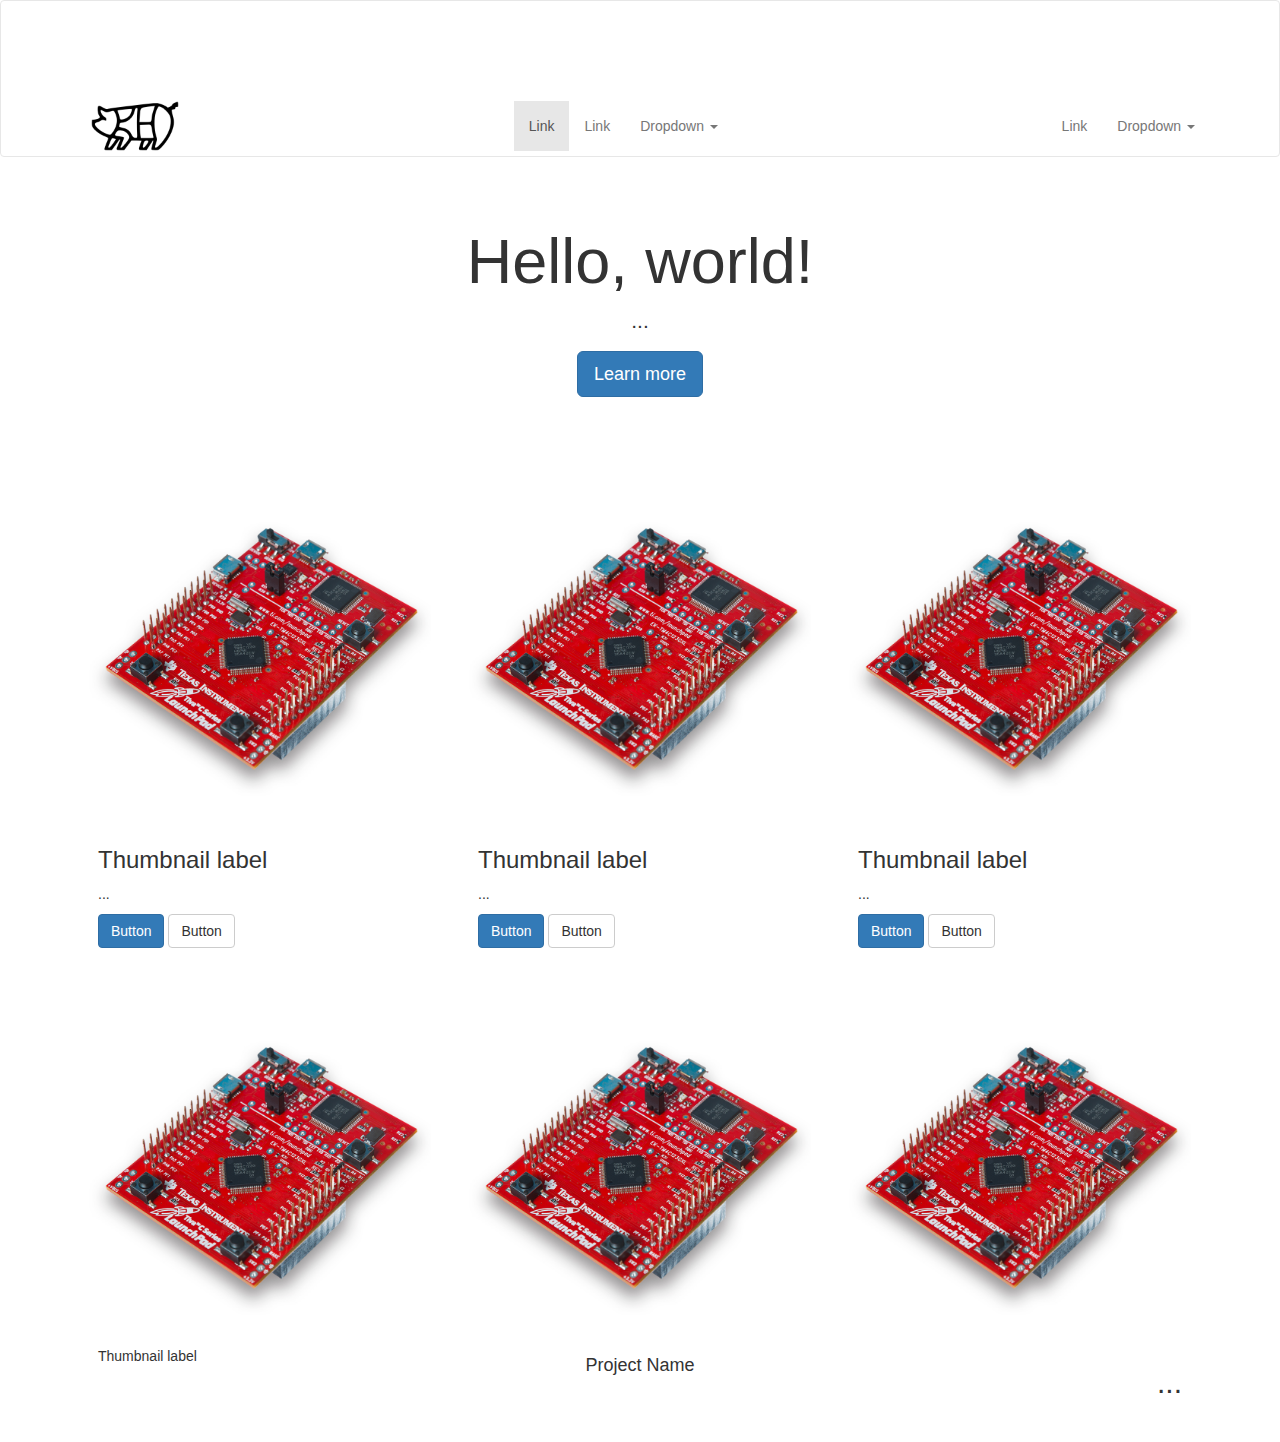
==== index.html @ 1f8f5240 "Initial website" ====
<!DOCTYPE html>
<html lang="en">
  <head>
    <meta charset="utf-8">
    <meta http-equiv="X-UA-Compatible" content="IE=edge">
    <meta name="viewport" content="width=device-width, initial-scale=1">
    <!-- The above 3 meta tags *must* come first in the head; any other head content must come *after* these tags -->
    <title>PIG Lab</title>

    <!-- Bootstrap -->
    <link href="css/bootstrap.min.css" rel="stylesheet">
    <link href="css/website_stylesheet.css" rel="stylesheet">

    <!-- HTML5 shim and Respond.js for IE8 support of HTML5 elements and media queries -->
    <!-- WARNING: Respond.js doesn't work if you view the page via file:// -->
    <!--[if lt IE 9]>
      <script src="https://oss.maxcdn.com/html5shiv/3.7.2/html5shiv.min.js"></script>
      <script src="https://oss.maxcdn.com/respond/1.4.2/respond.min.js"></script>
    <![endif]-->
  </head>
  <body>
    <nav class="navbar navbar-default navbar-custom">
      <div class="container">
        <!-- Brand and toggle get grouped for better mobile display -->
        <div class="navbar-header">
          <button type="button" class="navbar-toggle collapsed" data-toggle="collapse" data-target="#bs-example-navbar-collapse-1" aria-expanded="false">
            <span class="sr-only">Toggle navigation</span>
            <span class="icon-bar"></span>
            <span class="icon-bar"></span>
            <span class="icon-bar"></span>
          </button>
        </div>

        <!-- Collect the nav links, forms, and other content for toggling -->
        <div class="collapse navbar-collapse" id="bs-example-navbar-collapse-1">
<ul class="nav navbar-nav navbar-left">
            <a class="navbar-brand" href="#"> <img alt="Brand" src="img/pig_logo.png" height="50px"></a>
            
          </ul>
        <ul class="nav navbar-nav">
            <li class="active"><a href="#">Link <span class="sr-only">(current)</span></a></li>
            <li><a href="#">Link</a></li>
            <li class="dropdown">
              <a href="#" class="dropdown-toggle" data-toggle="dropdown" role="button" aria-haspopup="true" aria-expanded="false">Dropdown <span class="caret"></span></a>
              <ul class="dropdown-menu">
                <li><a href="#">Action</a></li>
                <li><a href="#">Another action</a></li>
                <li><a href="#">Something else here</a></li>
                <li role="separator" class="divider"></li>
                <li><a href="#">Separated link</a></li>
                <li role="separator" class="divider"></li>
                <li><a href="#">One more separated link</a></li>
              </ul>
            </li>
          </ul>
          <ul class="nav navbar-nav navbar-right">
            <li><a href="#">Link</a></li>
            <li class="dropdown">
              <a href="#" class="dropdown-toggle" data-toggle="dropdown" role="button" aria-haspopup="true" aria-expanded="false">Dropdown <span class="caret"></span></a>
              <ul class="dropdown-menu">
                <li><a href="#">Action</a></li>
                <li><a href="#">Another action</a></li>
                <li><a href="#">Something else here</a></li>
                <li role="separator" class="divider"></li>
                <li><a href="#">Separated link</a></li>
              </ul>
            </li>
          </ul>
        </div><!-- /.navbar-collapse -->
      </div><!-- /.container-fluid -->
    </nav>
    <div class="jumbotron container">
        <center>
        <h1>Hello, world!</h1>  
        <p>...</p>
        <p><a class="btn btn-primary btn-lg" href="#" role="button">Learn more</a></p>
        </center>
    </div>
    <div class="container">
      <div class="col-sm-6 col-md-4">
        <div class="thumbnail">
          <img src="img/tiva.jpg" alt="...">
          <div class="caption">
            <h3>Thumbnail label</h3>
            <p>...</p>
            <p><a href="#" class="btn btn-primary" role="button">Button</a> <a href="#" class="btn btn-default" role="button">Button</a></p>
          </div>
        </div>
      </div>
    <div class="col-sm-6 col-md-4">
        <div class="thumbnail">
          <img src="img/tiva.jpg" alt="...">
          <div class="caption">
            <h3>Thumbnail label</h3>
            <p>...</p>
            <p><a href="#" class="btn btn-primary" role="button">Button</a> <a href="#" class="btn btn-default" role="button">Button</a></p>
          </div>
        </div>
      </div>
    <div class="col-sm-6 col-md-4">
        <div class="thumbnail">
          <img src="img/tiva.jpg" alt="...">
          <div class="caption">
            <h3>Thumbnail label</h3>
            <p>...</p>
            <p><a href="#" class="btn btn-primary" role="button">Button</a> <a href="#" class="btn btn-default" role="button">Button</a></p>
          </div>
        </div>
      </div>
    </div>
    <div class="container">
      <div class="col-sm-6 col-md-4">
        <div class="thumbnail">
          <img src="img/tiva.jpg" alt="...">
          <div class="caption">
            <p>Thumbnail label</p>
          </div>
        </div>
      </div>
    <div class="col-sm-6 col-md-4">
        <div class="thumbnail">
          <img src="img/tiva.jpg" alt="...">
          <div class="caption">
              <center><h4>Project Name</h4  ></center>
          </div>
        </div>
      </div>
    <div class="col-sm-6 col-md-4">
        <div class="thumbnail">
          <img src="img/tiva.jpg" alt="...">
          <div class="caption" align="right">
            <h2>...</h2>
          </div>
        </div>
      </div>
    </div>
    <!-- jQuery (necessary for Bootstrap's JavaScript plugins) -->
    <script src="https://ajax.googleapis.com/ajax/libs/jquery/1.11.3/jquery.min.js"></script>
    <!-- Include all compiled plugins (below), or include individual files as needed -->
    <script src="js/bootstrap.min.js"></script>
  </body>
</html>
---- css/website_stylesheet.css ----
.jumbotron {
  padding-top: 30px;
  padding-bottom: 30px;
  margin-bottom: 30px;
  color: inherit;
  background-color: transparent;
  }

.navbar .navbar-nav {
    display: inline-block;
    float: none;
    padding-top: 100px;
    border: none;
}

.navbar-brand{
    padding-top: 0px;
}

.navbar .navbar-collapse {
    text-align: center;
}

.thumbnail,
.img-thumbnail {
  border: none
}

.navbar-custom {
    color: transparent;
    background-color: transparent;
}
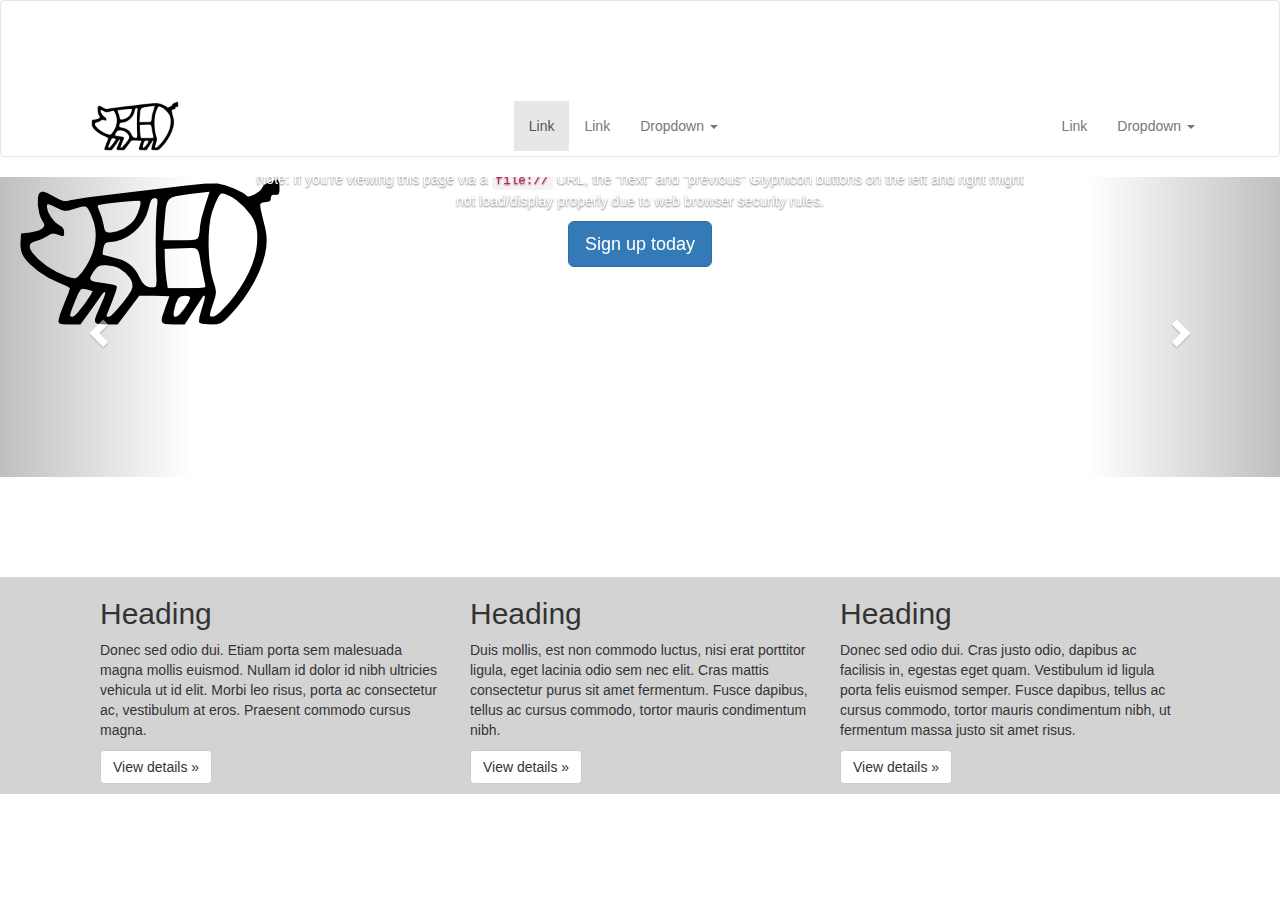
==== commit 00e8991a: "Basic Landing Page Structure" ====
--- a/index.html
+++ b/index.html
@@ -69,71 +69,77 @@
         </div><!-- /.navbar-collapse -->
       </div><!-- /.container-fluid -->
     </nav>
-    <div class="jumbotron container">
-        <center>
-        <h1>Hello, world!</h1>  
-        <p>...</p>
-        <p><a class="btn btn-primary btn-lg" href="#" role="button">Learn more</a></p>
-        </center>
-    </div>
-    <div class="container">
-      <div class="col-sm-6 col-md-4">
-        <div class="thumbnail">
-          <img src="img/tiva.jpg" alt="...">
-          <div class="caption">
-            <h3>Thumbnail label</h3>
-            <p>...</p>
-            <p><a href="#" class="btn btn-primary" role="button">Button</a> <a href="#" class="btn btn-default" role="button">Button</a></p>
+  <div id="myCarousel" class="carousel slide" data-ride="carousel">
+      <!-- Indicators -->
+      <ol class="carousel-indicators">
+        <li data-target="#myCarousel" data-slide-to="0" class="active"></li>
+        <li data-target="#myCarousel" data-slide-to="1"></li>
+        <li data-target="#myCarousel" data-slide-to="2"></li>
+      </ol>
+      <div class="carousel-inner" role="listbox">
+        <div class="item active">
+          <img class="first-slide slide" src="img/pig_logo.png" alt="First slide">
+          <div class="container">
+            <div class="carousel-caption">
+              <h1>Example headline.</h1>
+              <p>Note: If you're viewing this page via a <code>file://</code> URL, the "next" and "previous" Glyphicon buttons on the left and right might not load/display properly due to web browser security rules.</p>
+              <p><a class="btn btn-lg btn-primary" href="#" role="button">Sign up today</a></p>
+            </div>
+          </div>
+        </div>
+        <div class="item">
+          <img class="second-slide slide" src="img/pig_logo.png" alt="Second slide">
+          <div class="container">
+            <div class="carousel-caption">
+              <h1>Another example headline.</h1>
+              <p>Cras justo odio, dapibus ac facilisis in, egestas eget quam. Donec id elit non mi porta gravida at eget metus. Nullam id dolor id nibh ultricies vehicula ut id elit.</p>
+              <p><a class="btn btn-lg btn-primary" href="#" role="button">Learn more</a></p>
+            </div>
+          </div>
+        </div>
+        <div class="item">
+          <img class="third-slide slide" src="img/pig_logo.png" alt="Third slide">
+          <div class="container">
+            <div class="carousel-caption">
+              <h1>One more for good measure.</h1>
+              <p>Cras justo odio, dapibus ac facilisis in, egestas eget quam. Donec id elit non mi porta gravida at eget metus. Nullam id dolor id nibh ultricies vehicula ut id elit.</p>
+              <p><a class="btn btn-lg btn-primary" href="#" role="button">Browse gallery</a></p>
+            </div>
           </div>
         </div>
       </div>
-    <div class="col-sm-6 col-md-4">
-        <div class="thumbnail">
-          <img src="img/tiva.jpg" alt="...">
-          <div class="caption">
-            <h3>Thumbnail label</h3>
-            <p>...</p>
-            <p><a href="#" class="btn btn-primary" role="button">Button</a> <a href="#" class="btn btn-default" role="button">Button</a></p>
-          </div>
-        </div>
-      </div>
-    <div class="col-sm-6 col-md-4">
-        <div class="thumbnail">
-          <img src="img/tiva.jpg" alt="...">
-          <div class="caption">
-            <h3>Thumbnail label</h3>
-            <p>...</p>
-            <p><a href="#" class="btn btn-primary" role="button">Button</a> <a href="#" class="btn btn-default" role="button">Button</a></p>
-          </div>
-        </div>
-      </div>
-    </div>
-    <div class="container">
-      <div class="col-sm-6 col-md-4">
-        <div class="thumbnail">
-          <img src="img/tiva.jpg" alt="...">
-          <div class="caption">
-            <p>Thumbnail label</p>
-          </div>
-        </div>
-      </div>
-    <div class="col-sm-6 col-md-4">
-        <div class="thumbnail">
-          <img src="img/tiva.jpg" alt="...">
-          <div class="caption">
-              <center><h4>Project Name</h4  ></center>
-          </div>
-        </div>
-      </div>
-    <div class="col-sm-6 col-md-4">
-        <div class="thumbnail">
-          <img src="img/tiva.jpg" alt="...">
-          <div class="caption" align="right">
-            <h2>...</h2>
-          </div>
-        </div>
-      </div>
-    </div>
+      <a class="left carousel-control" href="#myCarousel" role="button" data-slide="prev">
+        <span class="glyphicon glyphicon-chevron-left" aria-hidden="true"></span>
+        <span class="sr-only">Previous</span>
+      </a>
+      <a class="right carousel-control" href="#myCarousel" role="button" data-slide="next">
+        <span class="glyphicon glyphicon-chevron-right" aria-hidden="true"></span>
+        <span class="sr-only">Next</span>
+      </a>
+    </div><!-- /.carousel -->
+    
+    <div class="divider-row"></div>
+
+        <!-- Three columns of text below the carousel -->
+    <div class="row" id="landing-snippets">
+      <div class="col-lg-4">
+        <h2>Heading</h2>
+        <p>Donec sed odio dui. Etiam porta sem malesuada magna mollis euismod. Nullam id dolor id nibh ultricies vehicula ut id elit. Morbi leo risus, porta ac consectetur ac, vestibulum at eros. Praesent commodo cursus magna.</p>
+        <p><a class="btn btn-default" href="#" role="button">View details &raquo;</a></p>
+      </div><!-- /.col-lg-4 -->
+      <div class="col-lg-4">
+        <h2>Heading</h2>
+        <p>Duis mollis, est non commodo luctus, nisi erat porttitor ligula, eget lacinia odio sem nec elit. Cras mattis consectetur purus sit amet fermentum. Fusce dapibus, tellus ac cursus commodo, tortor mauris condimentum nibh.</p>
+        <p><a class="btn btn-default" href="#" role="button">View details &raquo;</a></p>
+      </div><!-- /.col-lg-4 -->
+      <div class="col-lg-4">
+        <h2>Heading</h2>
+        <p>Donec sed odio dui. Cras justo odio, dapibus ac facilisis in, egestas eget quam. Vestibulum id ligula porta felis euismod semper. Fusce dapibus, tellus ac cursus commodo, tortor mauris condimentum nibh, ut fermentum massa justo sit amet risus.</p>
+        <p><a class="btn btn-default" href="#" role="button">View details &raquo;</a></p>
+      </div><!-- /.col-lg-4 -->
+    </div><!-- /.row -->                                                          
+
+      
     <!-- jQuery (necessary for Bootstrap's JavaScript plugins) -->
     <script src="https://ajax.googleapis.com/ajax/libs/jquery/1.11.3/jquery.min.js"></script>
     <!-- Include all compiled plugins (below), or include individual files as needed -->
--- a/css/website_stylesheet.css
+++ b/css/website_stylesheet.css
@@ -29,4 +29,22 @@
 .navbar-custom {
     color: transparent;
     background-color: transparent;
+}
+
+#myCarousel {
+  height: 300px;
+}
+
+
+.divider-row {
+  height: 100px;
+}
+
+#landing-snippets {
+  background-color: lightgrey;
+  padding-left: 100px;
+  padding-right: 100px;
+}
+
+.carousel-caption {
 }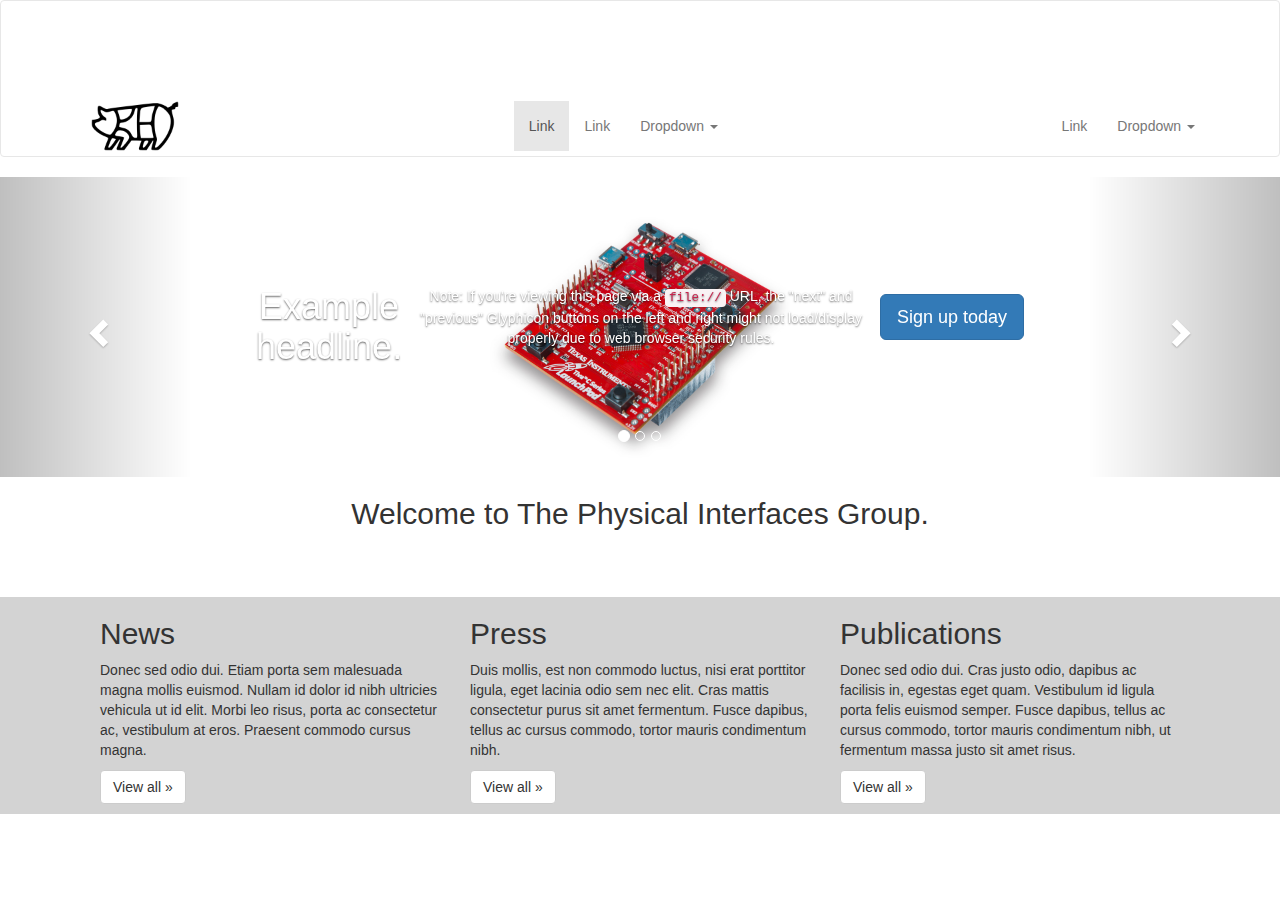
==== commit 51b01439: "Polished landing page" ====
--- a/index.html
+++ b/index.html
@@ -78,7 +78,7 @@
       </ol>
       <div class="carousel-inner" role="listbox">
         <div class="item active">
-          <img class="first-slide slide" src="img/pig_logo.png" alt="First slide">
+          <img class="first-slide slide" src="img/tiva.jpg" alt="First slide">
           <div class="container">
             <div class="carousel-caption">
               <h1>Example headline.</h1>
@@ -88,7 +88,7 @@
           </div>
         </div>
         <div class="item">
-          <img class="second-slide slide" src="img/pig_logo.png" alt="Second slide">
+          <img class="second-slide slide" src="img/tiva.jpg" alt="Second slide">
           <div class="container">
             <div class="carousel-caption">
               <h1>Another example headline.</h1>
@@ -98,7 +98,7 @@
           </div>
         </div>
         <div class="item">
-          <img class="third-slide slide" src="img/pig_logo.png" alt="Third slide">
+          <img class="third-slide slide" src="img/tiva.jpg" alt="Third slide">
           <div class="container">
             <div class="carousel-caption">
               <h1>One more for good measure.</h1>
@@ -118,24 +118,26 @@
       </a>
     </div><!-- /.carousel -->
     
-    <div class="divider-row"></div>
+    <div class="divider-row">
+      <h2 class="landing-welcome">Welcome to The Physical Interfaces Group. </h2>
+      </div>
 
         <!-- Three columns of text below the carousel -->
     <div class="row" id="landing-snippets">
       <div class="col-lg-4">
-        <h2>Heading</h2>
+        <h2>News</h2>
         <p>Donec sed odio dui. Etiam porta sem malesuada magna mollis euismod. Nullam id dolor id nibh ultricies vehicula ut id elit. Morbi leo risus, porta ac consectetur ac, vestibulum at eros. Praesent commodo cursus magna.</p>
-        <p><a class="btn btn-default" href="#" role="button">View details &raquo;</a></p>
+        <p><a class="btn btn-default" href="#" role="button">View all &raquo;</a></p>
       </div><!-- /.col-lg-4 -->
       <div class="col-lg-4">
-        <h2>Heading</h2>
+        <h2>Press</h2>
         <p>Duis mollis, est non commodo luctus, nisi erat porttitor ligula, eget lacinia odio sem nec elit. Cras mattis consectetur purus sit amet fermentum. Fusce dapibus, tellus ac cursus commodo, tortor mauris condimentum nibh.</p>
-        <p><a class="btn btn-default" href="#" role="button">View details &raquo;</a></p>
+        <p><a class="btn btn-default" href="#" role="button">View all &raquo;</a></p>
       </div><!-- /.col-lg-4 -->
       <div class="col-lg-4">
-        <h2>Heading</h2>
+        <h2>Publications</h2>
         <p>Donec sed odio dui. Cras justo odio, dapibus ac facilisis in, egestas eget quam. Vestibulum id ligula porta felis euismod semper. Fusce dapibus, tellus ac cursus commodo, tortor mauris condimentum nibh, ut fermentum massa justo sit amet risus.</p>
-        <p><a class="btn btn-default" href="#" role="button">View details &raquo;</a></p>
+        <p><a class="btn btn-default" href="#" role="button">View all &raquo;</a></p>
       </div><!-- /.col-lg-4 -->
     </div><!-- /.row -->                                                          
 
--- a/css/website_stylesheet.css
+++ b/css/website_stylesheet.css
@@ -46,5 +46,32 @@
   padding-right: 100px;
 }
 
-.carousel-caption {
+.carousel-caption {    
+    position: absolute;
+    bottom: 0;
+    display: -webkit-box;
+    display: -moz-box;
+    display: -ms-flexbox;
+    display: -webkit-flex;
+    display: flex;
+    -webkit-box-align: center;
+    -moz-box-align: center;
+    -ms-flex-align: center;
+    -webkit-align-items: center;
+    align-items: center;
+    height: 100%;
+}
+
+.landing-welcome {
+    text-align: center;
+}
+
+.slide {
+    display: block;
+    margin: 0 auto;
+  max-height: 300px;
+}
+
+#contact-div {
+  padding: 50px;
 }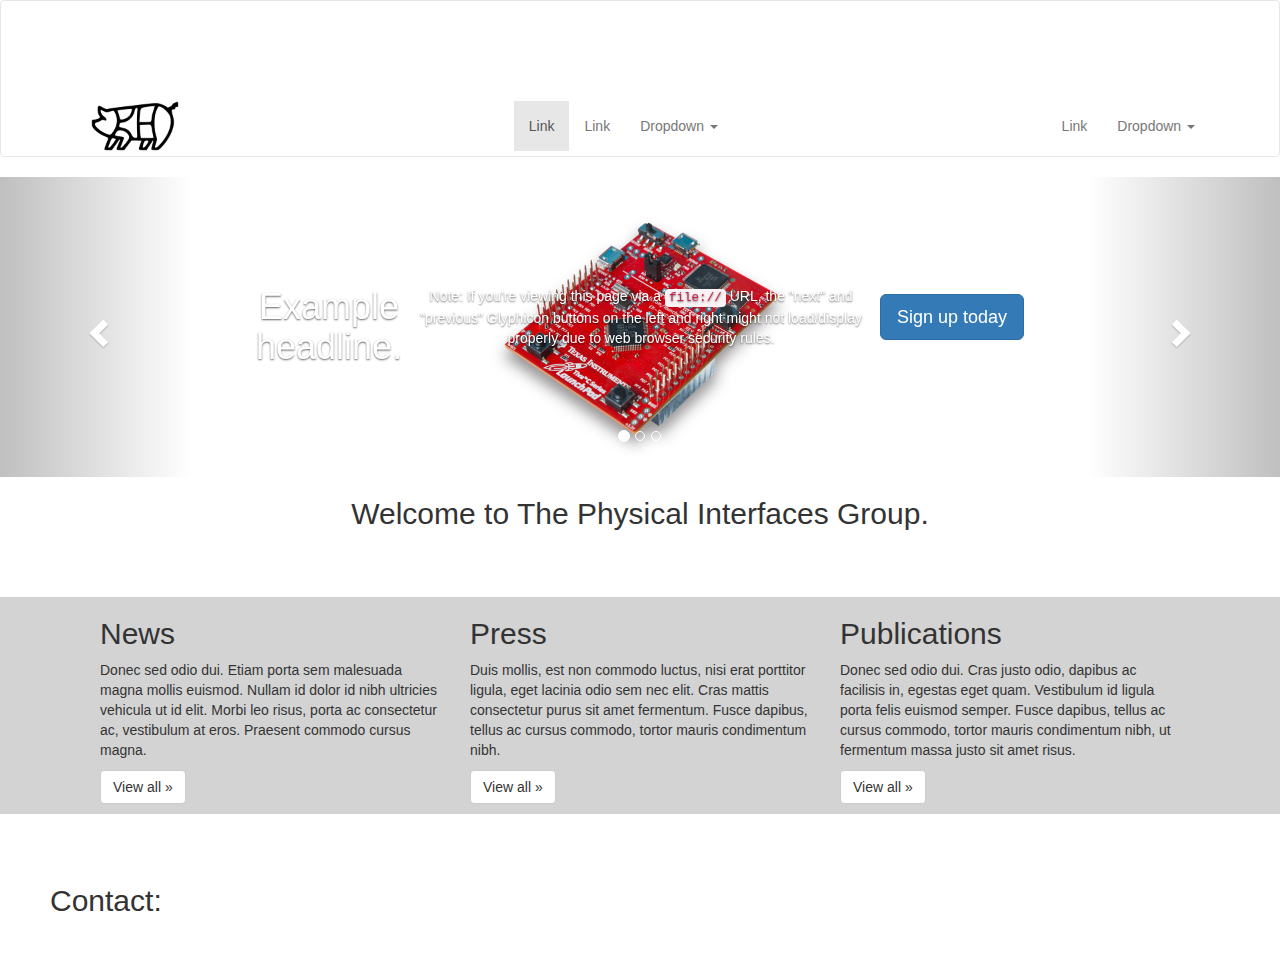
==== commit f4abc8de: "Polished landing page" ====
--- a/index.html
+++ b/index.html
@@ -141,6 +141,9 @@
       </div><!-- /.col-lg-4 -->
     </div><!-- /.row -->                                                          
 
+    <div id="contact-div">
+      <h2>Contact:</h2>
+    </div>
       
     <!-- jQuery (necessary for Bootstrap's JavaScript plugins) -->
     <script src="https://ajax.googleapis.com/ajax/libs/jquery/1.11.3/jquery.min.js"></script>
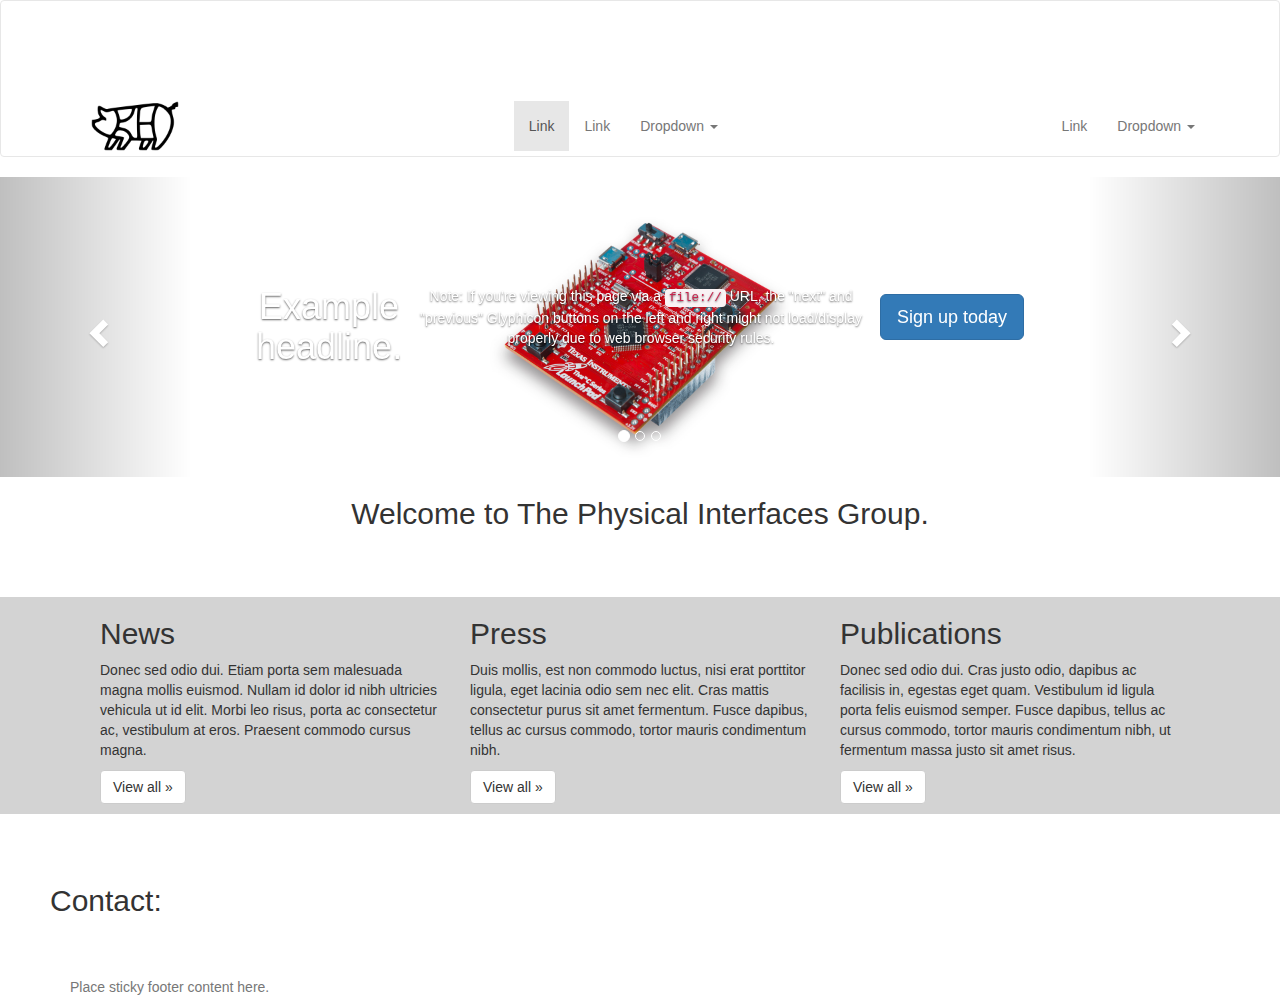
==== commit 4254851f: "Improved modularity by adding the csi script. Footer and navbar are now objects which can be embedde" ====
--- a/index.html
+++ b/index.html
@@ -11,6 +11,8 @@
     <link href="css/bootstrap.min.css" rel="stylesheet">
     <link href="css/website_stylesheet.css" rel="stylesheet">
 
+    <script src="js/csi.min.js"></script>
+    
     <!-- HTML5 shim and Respond.js for IE8 support of HTML5 elements and media queries -->
     <!-- WARNING: Respond.js doesn't work if you view the page via file:// -->
     <!--[if lt IE 9]>
@@ -19,56 +21,9 @@
     <![endif]-->
   </head>
   <body>
-    <nav class="navbar navbar-default navbar-custom">
-      <div class="container">
-        <!-- Brand and toggle get grouped for better mobile display -->
-        <div class="navbar-header">
-          <button type="button" class="navbar-toggle collapsed" data-toggle="collapse" data-target="#bs-example-navbar-collapse-1" aria-expanded="false">
-            <span class="sr-only">Toggle navigation</span>
-            <span class="icon-bar"></span>
-            <span class="icon-bar"></span>
-            <span class="icon-bar"></span>
-          </button>
-        </div>
 
-        <!-- Collect the nav links, forms, and other content for toggling -->
-        <div class="collapse navbar-collapse" id="bs-example-navbar-collapse-1">
-<ul class="nav navbar-nav navbar-left">
-            <a class="navbar-brand" href="#"> <img alt="Brand" src="img/pig_logo.png" height="50px"></a>
-            
-          </ul>
-        <ul class="nav navbar-nav">
-            <li class="active"><a href="#">Link <span class="sr-only">(current)</span></a></li>
-            <li><a href="#">Link</a></li>
-            <li class="dropdown">
-              <a href="#" class="dropdown-toggle" data-toggle="dropdown" role="button" aria-haspopup="true" aria-expanded="false">Dropdown <span class="caret"></span></a>
-              <ul class="dropdown-menu">
-                <li><a href="#">Action</a></li>
-                <li><a href="#">Another action</a></li>
-                <li><a href="#">Something else here</a></li>
-                <li role="separator" class="divider"></li>
-                <li><a href="#">Separated link</a></li>
-                <li role="separator" class="divider"></li>
-                <li><a href="#">One more separated link</a></li>
-              </ul>
-            </li>
-          </ul>
-          <ul class="nav navbar-nav navbar-right">
-            <li><a href="#">Link</a></li>
-            <li class="dropdown">
-              <a href="#" class="dropdown-toggle" data-toggle="dropdown" role="button" aria-haspopup="true" aria-expanded="false">Dropdown <span class="caret"></span></a>
-              <ul class="dropdown-menu">
-                <li><a href="#">Action</a></li>
-                <li><a href="#">Another action</a></li>
-                <li><a href="#">Something else here</a></li>
-                <li role="separator" class="divider"></li>
-                <li><a href="#">Separated link</a></li>
-              </ul>
-            </li>
-          </ul>
-        </div><!-- /.navbar-collapse -->
-      </div><!-- /.container-fluid -->
-    </nav>
+  <div data-include="resources/navbar.html"></div>
+    
   <div id="myCarousel" class="carousel slide" data-ride="carousel">
       <!-- Indicators -->
       <ol class="carousel-indicators">
@@ -145,6 +100,8 @@
       <h2>Contact:</h2>
     </div>
       
+    <div data-include="resources/footer.html"></div>
+    
     <!-- jQuery (necessary for Bootstrap's JavaScript plugins) -->
     <script src="https://ajax.googleapis.com/ajax/libs/jquery/1.11.3/jquery.min.js"></script>
     <!-- Include all compiled plugins (below), or include individual files as needed -->
--- a/css/website_stylesheet.css
+++ b/css/website_stylesheet.css
@@ -74,4 +74,8 @@
 
 #contact-div {
   padding: 50px;
+}
+
+#contact-address {
+  margin-bottom: 25px;
 }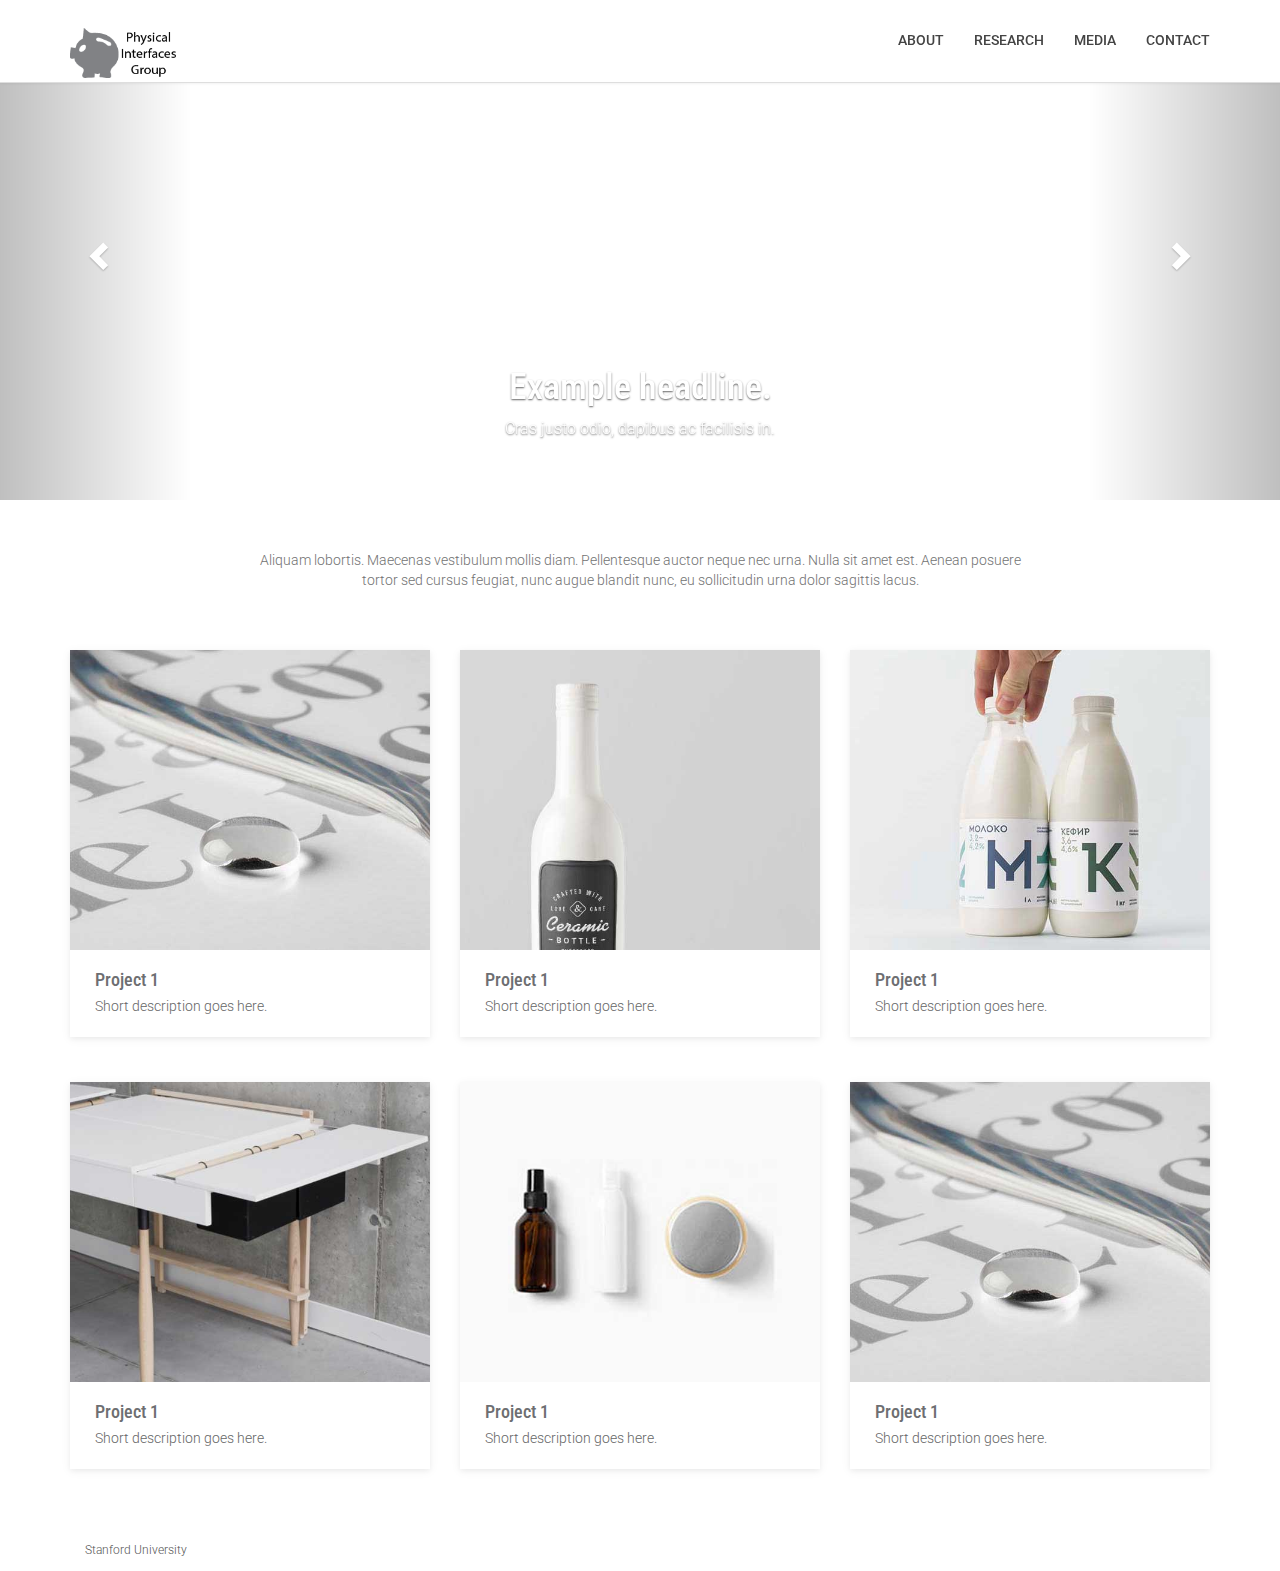
==== commit 4785fdec: "added some styling. need to fix carousel" ====
--- a/index.html
+++ b/index.html
@@ -1,110 +1,125 @@
 <!DOCTYPE html>
 <html lang="en">
-  <head>
-    <meta charset="utf-8">
-    <meta http-equiv="X-UA-Compatible" content="IE=edge">
-    <meta name="viewport" content="width=device-width, initial-scale=1">
-    <!-- The above 3 meta tags *must* come first in the head; any other head content must come *after* these tags -->
-    <title>PIG Lab</title>
+<head>
 
-    <!-- Bootstrap -->
-    <link href="css/bootstrap.min.css" rel="stylesheet">
-    <link href="css/website_stylesheet.css" rel="stylesheet">
+        <!-- Basic Page Needs
+        ================================================== -->
+        <meta charset="utf-8">
+        <meta http-equiv="X-UA-Compatible" content="IE=edge">
+        <meta name="viewport" content="width=device-width, initial-scale=1">
+        <link rel="icon" type="image/png" href="images/favicon.png">
+        <title>Physical Interfaces Group</title>
+        <meta name="description" content="">
+        <meta name="keywords" content="">
+        <meta name="author" content="">
 
-    <script src="js/csi.min.js"></script>
+        <!-- Template CSS Files
+        ================================================== -->
+        <!-- Twitter Bootstrs CSS -->
+        <link rel="stylesheet" href="css/bootstrap.min.css">
+        <!-- Ionicons Fonts Css -->
+        <link rel="stylesheet" href="css/ionicons.min.css">
+        <!-- template main css file -->
+        <link rel="stylesheet" href="css/main.css">
+        <!-- responsive css -->
+        <link rel="stylesheet" href="css/responsive.css">
+
+        <script src="js/csi.min.js"></script>
     
-    <!-- HTML5 shim and Respond.js for IE8 support of HTML5 elements and media queries -->
-    <!-- WARNING: Respond.js doesn't work if you view the page via file:// -->
-    <!--[if lt IE 9]>
-      <script src="https://oss.maxcdn.com/html5shiv/3.7.2/html5shiv.min.js"></script>
-      <script src="https://oss.maxcdn.com/respond/1.4.2/respond.min.js"></script>
-    <![endif]-->
-  </head>
-  <body>
+</head>
 
-  <div data-include="resources/navbar.html"></div>
-    
-  <div id="myCarousel" class="carousel slide" data-ride="carousel">
-      <!-- Indicators -->
-      <ol class="carousel-indicators">
-        <li data-target="#myCarousel" data-slide-to="0" class="active"></li>
-        <li data-target="#myCarousel" data-slide-to="1"></li>
-        <li data-target="#myCarousel" data-slide-to="2"></li>
-      </ol>
-      <div class="carousel-inner" role="listbox">
-        <div class="item active">
-          <img class="first-slide slide" src="img/tiva.jpg" alt="First slide">
-          <div class="container">
-            <div class="carousel-caption">
-              <h1>Example headline.</h1>
-              <p>Note: If you're viewing this page via a <code>file://</code> URL, the "next" and "previous" Glyphicon buttons on the left and right might not load/display properly due to web browser security rules.</p>
-              <p><a class="btn btn-lg btn-primary" href="#" role="button">Sign up today</a></p>
+<body>
+
+    <!--
+    ==================================================
+    Import Navbar
+    ================================================== -->
+    <div data-include="resources/navbar.html"></div>
+
+    <!--
+    ==================================================
+    Slider Section Start
+    ================================================== -->
+    <div id="myCarousel" class="carousel slide" data-ride="carousel">
+        <!-- Indicators -->
+        <ol class="carousel-indicators">
+            <li data-target="#myCarousel" data-slide-to="0" class="active"></li>
+            <li data-target="#myCarousel" data-slide-to="1"></li>
+            <li data-target="#myCarousel" data-slide-to="2"></li>
+        </ol>
+        <div class="carousel-inner" role="listbox">
+            <div class="item active">
+                <img src="images/slider/slider0.jpg" alt="First slide">
+                <div class="container">
+                    <div class="carousel-caption">
+                        <h1>Example headline.</h1>
+                        <p>Cras justo odio, dapibus ac facilisis in.</p>
+                        <!-- <p><a class="btn btn-lg btn-primary" href="#" role="button">Sign up today</a></p> -->
+                    </div>
+                </div>
             </div>
-          </div>
+
+            <div class="item">
+                <img src="images/tiva.jpg" alt="Second slide">
+                <div class="container">
+                    <div class="carousel-caption">
+                        <h1>Another example headline.</h1>
+                        <p>Cras justo odio, dapibus ac facilisis in, egestas eget quam. Donec id elit non mi porta gravida at eget metus. Nullam id dolor id nibh ultricies vehicula ut id elit.</p>
+                        <!-- <p><a class="btn btn-lg btn-primary" href="#" role="button">Learn more</a></p> -->
+                    </div>
+                </div>
+            </div>
+
+            <div class="item">
+                <img src="images/tiva.jpg" alt="Third slide">
+                    <div class="container">
+                        <div class="carousel-caption">
+                        <h1>One more for good measure.</h1>
+                        <p>Cras justo odio, dapibus ac facilisis in, egestas eget quam. Donec id elit non mi porta gravida at eget metus. Nullam id dolor id nibh ultricies vehicula ut id elit.</p>
+                        <!-- <p><a class="btn btn-lg btn-primary" href="#" role="button">Browse gallery</a></p> -->
+                    </div>
+                </div>
+            </div>
         </div>
-        <div class="item">
-          <img class="second-slide slide" src="img/tiva.jpg" alt="Second slide">
-          <div class="container">
-            <div class="carousel-caption">
-              <h1>Another example headline.</h1>
-              <p>Cras justo odio, dapibus ac facilisis in, egestas eget quam. Donec id elit non mi porta gravida at eget metus. Nullam id dolor id nibh ultricies vehicula ut id elit.</p>
-              <p><a class="btn btn-lg btn-primary" href="#" role="button">Learn more</a></p>
-            </div>
-          </div>
+
+        <a class="left carousel-control" href="#myCarousel" role="button" data-slide="prev">
+            <span class="glyphicon glyphicon-chevron-left" aria-hidden="true"></span>
+            <span class="sr-only">Previous</span>
+        </a>
+        <a class="right carousel-control" href="#myCarousel" role="button" data-slide="next">
+            <span class="glyphicon glyphicon-chevron-right" aria-hidden="true"></span>
+            <span class="sr-only">Next</span>
+        </a>
+    </div><!-- /.carousel -->
+
+    <!--
+    ==================================================
+    Import Research Icons
+    ================================================== -->
+    <div class="container">
+        <div class="description">
+            <p>
+                Aliquam lobortis. Maecenas vestibulum mollis diam. Pellentesque auctor neque nec urna. 
+                Nulla sit amet est. Aenean posuere <br> tortor sed cursus feugiat, nunc augue blandit nunc, 
+                eu sollicitudin urna dolor sagittis lacus.
+            </p>
         </div>
-        <div class="item">
-          <img class="third-slide slide" src="img/tiva.jpg" alt="Third slide">
-          <div class="container">
-            <div class="carousel-caption">
-              <h1>One more for good measure.</h1>
-              <p>Cras justo odio, dapibus ac facilisis in, egestas eget quam. Donec id elit non mi porta gravida at eget metus. Nullam id dolor id nibh ultricies vehicula ut id elit.</p>
-              <p><a class="btn btn-lg btn-primary" href="#" role="button">Browse gallery</a></p>
-            </div>
-          </div>
-        </div>
-      </div>
-      <a class="left carousel-control" href="#myCarousel" role="button" data-slide="prev">
-        <span class="glyphicon glyphicon-chevron-left" aria-hidden="true"></span>
-        <span class="sr-only">Previous</span>
-      </a>
-      <a class="right carousel-control" href="#myCarousel" role="button" data-slide="next">
-        <span class="glyphicon glyphicon-chevron-right" aria-hidden="true"></span>
-        <span class="sr-only">Next</span>
-      </a>
-    </div><!-- /.carousel -->
-    
-    <div class="divider-row">
-      <h2 class="landing-welcome">Welcome to The Physical Interfaces Group. </h2>
-      </div>
+    </div>
 
-        <!-- Three columns of text below the carousel -->
-    <div class="row" id="landing-snippets">
-      <div class="col-lg-4">
-        <h2>News</h2>
-        <p>Donec sed odio dui. Etiam porta sem malesuada magna mollis euismod. Nullam id dolor id nibh ultricies vehicula ut id elit. Morbi leo risus, porta ac consectetur ac, vestibulum at eros. Praesent commodo cursus magna.</p>
-        <p><a class="btn btn-default" href="#" role="button">View all &raquo;</a></p>
-      </div><!-- /.col-lg-4 -->
-      <div class="col-lg-4">
-        <h2>Press</h2>
-        <p>Duis mollis, est non commodo luctus, nisi erat porttitor ligula, eget lacinia odio sem nec elit. Cras mattis consectetur purus sit amet fermentum. Fusce dapibus, tellus ac cursus commodo, tortor mauris condimentum nibh.</p>
-        <p><a class="btn btn-default" href="#" role="button">View all &raquo;</a></p>
-      </div><!-- /.col-lg-4 -->
-      <div class="col-lg-4">
-        <h2>Publications</h2>
-        <p>Donec sed odio dui. Cras justo odio, dapibus ac facilisis in, egestas eget quam. Vestibulum id ligula porta felis euismod semper. Fusce dapibus, tellus ac cursus commodo, tortor mauris condimentum nibh, ut fermentum massa justo sit amet risus.</p>
-        <p><a class="btn btn-default" href="#" role="button">View all &raquo;</a></p>
-      </div><!-- /.col-lg-4 -->
-    </div><!-- /.row -->                                                          
+    <div data-include="resources/researchWork.html"></div>
 
-    <div id="contact-div">
-      <h2>Contact:</h2>
-    </div>
-      
+    <!--                            
+    ==================================================
+    Footer Section Start
+    ================================================== -->
     <div data-include="resources/footer.html"></div>
-    
-    <!-- jQuery (necessary for Bootstrap's JavaScript plugins) -->
-    <script src="https://ajax.googleapis.com/ajax/libs/jquery/1.11.3/jquery.min.js"></script>
-    <!-- Include all compiled plugins (below), or include individual files as needed -->
+
+    <!-- Javascript Files
+    ================================================== -->
+    <!-- jquery -->
+    <script src="//ajax.googleapis.com/ajax/libs/jquery/1.10.2/jquery.min.js"></script>
+    <!-- bootstrap js -->
     <script src="js/bootstrap.min.js"></script>
-  </body>
+
+</body>
 </html>--- a/css/main.css
+++ b/css/main.css
@@ -0,0 +1,357 @@
+@import url(http://fonts.googleapis.com/css?family=Roboto:400,300,100,500,700);
+@import url(http://fonts.googleapis.com/css?family=Roboto+Condensed:400,300,700);
+@import url(http://fonts.googleapis.com/css?family=Glegoo);
+body {
+  font-family: 'Roboto', sans-serif;
+}
+h1,
+h2,
+h3,
+h4,
+h5,
+h6 {
+  font-family: 'Roboto Condensed', sans-serif;
+}
+p {
+  font-family: 'Roboto', sans-serif;
+  line-height: 22px;
+  font-size: 16px;
+  font-weight: 300;
+}
+ul {
+  padding-left: 0;
+}
+ul li {
+  list-style: none;
+}
+h2 {
+  font-size: 26px;
+}
+a:hover {
+  text-decoration: none;
+}
+.section-heading {
+  text-align: center;
+  margin-top: 150px; /*50px;*/
+  margin-bottom: 10px;
+}
+.section-heading p {
+  font-size: 14px;
+  font-weight: 300;
+  color: #727272;
+  line-height: 20px;
+}
+.description {
+  text-align: center;
+  margin-top: 50px;
+  /*margin-bottom: 10px;*/
+}
+.description p {
+  font-size: 14px;
+  font-weight: 300;
+  color: #727272;
+  line-height: 20px;
+}
+.title {
+  font-size: 30px;
+  line-height: 1.1;
+  font-weight: 300;
+  color: #333;
+  text-transform: uppercase;
+  margin-bottom: 20px;
+}
+.subtitle {
+  font-size: 24px;
+  font-weight: 600;
+  margin-bottom: 18px;
+  text-transform: uppercase;
+}
+
+/*Navbar Styling*/
+.navbar-default .navbar-nav > li > a:hover {
+  color: #02bdd5;
+}
+.navbar.navbar-default {
+  border: 0;
+  border-radius: 0;
+  margin-bottom: 0;
+}
+.navbar.navbar-default .navbar-toggle {
+  margin-top: 32px;
+}
+.navbar-header .navbar-brand {
+  padding: 5px 0;
+}
+.navbar-header .navbar-brand a {
+  height: auto;
+  display: inline-block;
+  margin-top: 8px;
+}
+.navbar-inverse .navbar-toggle:focus,
+.navbar-inverse .navbar-toggle {
+  background: #444;
+}
+#top-bar {
+  background: #fff;
+  color: #fff;
+  padding: 15px 0;
+  -webkit-box-shadow: 0 0 3px 0 rgba(0, 0, 0, 0.1);
+  box-shadow: 0 0 3px 0 rgba(0, 0, 0, 0.1);
+  border-bottom: 1px solid #dedede;
+}
+#top-bar .navbar-nav > li > a:hover {
+  background: transparent;
+}
+#top-bar .main-menu li > a {
+  color: #444;
+}
+#top-bar .main-menu li {
+  position: relative;
+}
+#top-bar .main-menu li a {
+  font-size: 14px;
+  font-weight: 500;
+  border-bottom: 2px solid transparent;
+  text-transform: uppercase;
+}
+#top-bar .main-menu li a:hover {
+  color: #A7A9AC;
+}
+.navbar-custom .nav li > a {
+  position: relative;
+  color: #000;
+}
+.navbar-toggle .icon-bar {
+  background: #fff;
+}
+.navbar-toggle {
+  background: #000;
+}
+.nav .open > a,
+.nav .open > a:focus {
+  background-color: transparent;
+}
+
+/* research work icons styling */
+#works .container {
+  margin-top: 50px;
+}
+.works {
+  padding: 30px 0;
+  background: #FCFCFC;
+}
+.works .block {
+  position: relative;
+  z-index: 99;
+}
+.works .block:hover .img-overly .overly {
+  opacity: 1;
+}
+.works .block h4 {
+  padding: 20px 15px;
+  margin-top: 0;
+  color: #666;
+}
+.works .block .img-overly {
+  position: relative;
+  background: rgba(0, 0, 0, 0.85);
+}
+.works .block .img-overly img {
+  border-radius: 0;
+}
+.works .block .img-overly .overly {
+  background: rgba(57, 181, 74, 0.9);
+  position: absolute;
+  top: 0;
+  right: 0;
+  left: 0;
+  bottom: 0;
+  opacity: 0;
+  -webkit-transition: .3s all;
+  -o-transition: .3s all;
+  transition: .3s all;
+}
+.works .block .img-overly .overly a {
+  position: absolute;
+  top: 45%;
+  left: 22%;
+}
+.works .block .img-overly .overly a i {
+  font-size: 30px;
+  color: #fff;
+}
+
+/* figure styling */
+figure {
+  background: #fff;
+  margin-bottom: 45px;
+  box-shadow: 0 2px 5px 0 rgba(0, 0, 0, 0.04), 0 2px 10px 0 rgba(0, 0, 0, 0.06);
+}
+figure .img-wrapper {
+  position: relative;
+  overflow: hidden;
+}
+figure img {
+  -webkit-transform: scale3d(1, 1, 1);
+  transform: scale3d(1, 1, 1);
+  -webkit-transition: -webkit-transform 400ms;
+  transition: transform 400ms;
+}
+figure:hover img {
+  -webkit-transform: scale3d(1.2, 1.2, 1);
+  transform: scale3d(1.2, 1.2, 1);
+}
+figure:hover .overlay {
+  opacity: 1;
+}
+figure:hover .overlay .buttons a {
+  -webkit-transform: scale3d(1, 1, 1);
+  transform: scale3d(1, 1, 1);
+}
+figure .overlay {
+  position: absolute;
+  top: 0;
+  left: 0;
+  right: 0;
+  bottom: 0;
+  padding: 10px;
+  text-align: center;
+  background: rgba(0, 0, 0, 0.7);
+  opacity: 0;
+  -webkit-transition: opacity 400ms;
+  transition: opacity 400ms;
+}
+figure .overlay a {
+  display: inline-block;
+  color: #fff;
+  padding: 10px 23px;
+  line-height: 1;
+  border: 1px solid #fff;
+  border-radius: 0px;
+  margin: 4px;
+  -webkit-transform: scale3d(0, 0, 0);
+  transform: scale3d(0, 0, 0);
+  -webkit-transition: all 400ms;
+  transition: all 400ms;
+}
+figure .overlay a:hover {
+  text-decoration: none;
+}
+figure .overlay:hover a {
+  -webkit-transform: scale3d(1, 1, 1);
+  transform: scale3d(1, 1, 1);
+}
+figure .buttons {
+  position: absolute;
+  top: 45%;
+  left: 24%;
+}
+figure figcaption {
+  padding: 20px 25px;
+  margin-top: 0;
+  color: #666;
+}
+figure figcaption h4 {
+  margin: 0;
+}
+figure figcaption h4 a {
+  color: #6D6E71;
+  /*color: #02bdd5;*/
+}
+figure figcaption p {
+  font-size: 14px;
+  margin-bottom: 0;
+  margin-top: 5px;
+}
+/* Footer Styling*/
+#footer {
+  background: #fff;
+  padding: 25px 0 0 0;
+  color: #555;
+}
+#footer p {
+  /*text-align: center;*/
+  font-size: 12px;
+}
+
+/* Social Icons */
+ul.social-icons {
+  height: auto;
+  overflow: hidden;
+  list-style: none !important;
+  margin-bottom: 10px;
+}
+ul.social-icons li {
+  float: none;
+  display: inline-block;
+  height: 36px;
+}
+
+/* About page styling */
+#team {
+  margin: 100px 0;
+}
+.team-member {
+  margin-top: 30px;
+}
+.team-member:hover .team-img img {
+  opacity: .8;
+}
+.team-member .team-img {
+  position: relative;
+}
+.team-member .team-img .team-pic {
+  width: 100%;
+}
+.team-member .team_designation {
+  font-size: 13px;
+}
+.team-member h3 {
+  color: #6D6E71;
+  margin-bottom: 0;
+  font-size: 20px;
+}
+.team-member p {
+  font-size: 14px;
+}
+.team-member .social-icons a {
+  background: #6D6E71;
+  color: #fff;
+  padding: 4px 8px;
+  display: inline-block;
+  font-size: 15px;
+}
+.team-member .social-icons {
+  padding: 4px 12px;
+}
+
+/*Carousel Styling*/
+.jumbotron {
+  padding-top: 30px;
+  padding-bottom: 30px;
+  margin-bottom: 30px;
+  color: inherit;
+  background-color: transparent;
+}
+#myCarousel {
+  min-width: 100%;
+  /*position: relative;*/
+  /*padding: 0 0 0 0; */
+  /*margin: 0 0 0 0;*/
+}
+.carousel .item {
+  height: 500px;
+}
+.carousel img {
+  /*position: relative;*/
+  /*top: 10%;*/
+  /*max-height: 130%;*/
+  min-width: 100%;
+  height: 600px;
+}
+.carousel .btn {
+  background-color: #939598;
+  border-color: #6D6E71;
+}
+
+
